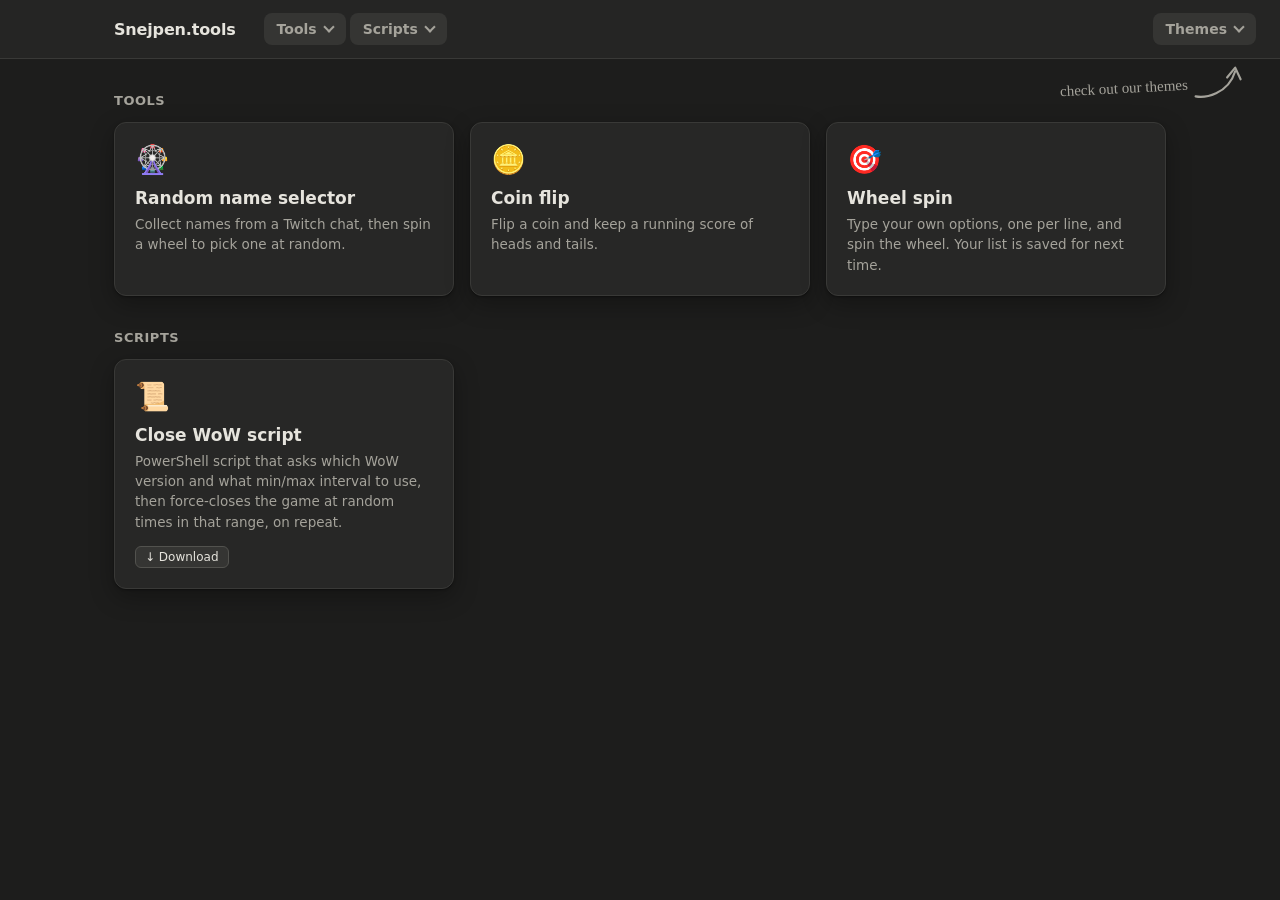
==== index.html @ 57232f05 "Add Snejpen.tools site Co-Authored-By: Claude Sonnet 5.5 <noreply@anthropic.com> Claude-Session: htt" ====
<!DOCTYPE html>
<html lang="en">
<head>
<meta charset="UTF-8">
<meta name="viewport" content="width=device-width, initial-scale=1">
<title>Snejpen.tools</title>
<link rel="stylesheet" href="site.css">
</head>
<body>

<header id="site-nav"></header>

<main class="page">
  <div id="tool-sections"></div>
</main>

<script src="site.js"></script>
</body>
</html>
---- site.css ----
/* =========================================================
   Shared styles for every page on the site
   Colour scheme: dark greys, with lighter greys for buttons and menus.
   Every colour lives in the block below, so retuning is a one-line edit.
   ========================================================= */

:root {
  color-scheme: dark;       /* dark scrollbars, checkboxes, etc. */

  /* surfaces, darkest to lightest */
  --bg-well: #161615;       /* recessed areas (the chat list) */
  --bg: #1d1d1c;            /* page background */
  --bg-panel: #272726;      /* cards and panels */
  --bg-input: #1f1f1e;      /* text fields */
  --bg-raised: #353533;     /* buttons, menus, dropdowns */
  --bg-raised-hover: #42423f;

  /* lines */
  --line: #393937;
  --line-strong: #52524e;

  /* text */
  --text: #e6e4dd;
  --text-dim: #a5a39b;
  --text-faint: #6f6d67;

  /* main call-to-action buttons: the lightest grey on the site */
  --primary: #a9a7a0;
  --primary-hover: #bfbdb6;
  --on-primary: #1d1d1c;

  --focus: #bfbdb6;

  /* states */
  --danger: #ff8077;
  --disabled-bg: #30302e;
  --disabled-text: #6f6d67;

  --shadow: 0 1px 2px rgba(0, 0, 0, 0.35), 0 8px 24px rgba(0, 0, 0, 0.3);

  --mono: "IBM Plex Mono", "SFMono-Regular", Consolas, monospace;
  --sans: "Inter", "Segoe UI", system-ui, sans-serif;
  --nav-height: 58px;
}

* { box-sizing: border-box; }

html, body {
  margin: 0;
  min-height: 100%;
  background: var(--bg);
  color: var(--text);
  font-family: var(--sans);
}

body { min-height: 100vh; }

::selection { background: rgba(169, 167, 160, 0.32); }

a { color: inherit; }

button {
  font-family: var(--sans);
  cursor: pointer;
  border: none;
  -webkit-tap-highlight-color: transparent;
}
button:focus-visible, input:focus-visible, a:focus-visible {
  outline: 2px solid var(--focus);
  outline-offset: 2px;
}

/* ---------- page container ---------- */
.page {
  width: 100%;
  max-width: 1100px;
  margin: 0 auto;
  padding: 28px 24px 48px;
}

/* ---------- navigation bar ---------- */
.site-nav {
  position: sticky;
  top: 0;
  z-index: 100;
  background: rgba(39, 39, 38, 0.94);
  backdrop-filter: blur(8px);
  -webkit-backdrop-filter: blur(8px);
  border-bottom: 1px solid var(--line);
}

.nav-inner {
  max-width: 1100px;
  height: var(--nav-height);
  margin: 0 auto;
  padding: 0 24px;
  display: flex;
  align-items: center;
  gap: 28px;
}

.brand {
  font-size: 16px;
  font-weight: 700;
  letter-spacing: -0.01em;
  text-decoration: none;
  color: var(--text);
  white-space: nowrap;
}

.nav-menus {
  list-style: none;
  margin: 0;
  padding: 0;
  display: flex;
  align-items: center;
  gap: 4px;
}

.nav-menu { position: relative; }

.nav-trigger {
  display: flex;
  align-items: center;
  gap: 8px;
  background: var(--bg-raised);
  color: var(--text-dim);
  font-size: 14px;
  font-weight: 550;
  padding: 8px 13px;
  border-radius: 8px;
  transition: color .15s ease, background .15s ease;
}
.nav-trigger:hover,
.nav-menu.open .nav-trigger { color: var(--text); background: var(--bg-raised-hover); }
.nav-menu.active .nav-trigger { color: var(--text); box-shadow: inset 0 0 0 1px var(--line-strong); }

/* little chevron that flips when the menu is open */
.nav-trigger::after {
  content: "";
  width: 6px;
  height: 6px;
  border-right: 2px solid currentColor;
  border-bottom: 2px solid currentColor;
  transform: translateY(-2px) rotate(45deg);
  transition: transform .15s ease;
}
.nav-menu.open .nav-trigger::after { transform: translateY(1px) rotate(-135deg); }

.nav-dropdown {
  display: none;
  position: absolute;
  top: 100%;
  left: 0;
  min-width: 250px;
  margin: 0;
  padding: 6px;
  list-style: none;
  background: var(--bg-raised);
  border: 1px solid var(--line-strong);
  border-radius: 10px;
  box-shadow: 0 14px 34px rgba(0, 0, 0, 0.55);
}
/* invisible bridge so the menu doesn't close while the pointer crosses the gap */
.nav-dropdown::before {
  content: "";
  position: absolute;
  left: 0; right: 0;
  top: -8px;
  height: 8px;
}
.nav-menu.open .nav-dropdown { display: block; }

.nav-dropdown a {
  display: flex;
  align-items: center;
  gap: 10px;
  padding: 10px 12px;
  border-radius: 7px;
  font-size: 14px;
  color: var(--text);
  text-decoration: none;
}
.nav-dropdown a:hover,
.nav-dropdown a:focus-visible { background: var(--bg-raised-hover); }
.nav-dropdown a[aria-current="page"] { background: rgba(255, 255, 255, 0.06); font-weight: 600; }
.nav-badge { margin-left: auto; padding-left: 14px; color: var(--text-dim); }

/* ---------- shared form components ---------- */
label {
  display: block;
  font-size: 12.5px;
  color: var(--text-dim);
  margin-bottom: 7px;
}

.field { margin-bottom: 20px; }

.field-row {
  display: flex;
  align-items: center;
  background: var(--bg-input);
  border: 1px solid var(--line-strong);
  border-radius: 9px;
  overflow: hidden;
  transition: border-color .15s ease, box-shadow .15s ease;
}
.field-row:focus-within {
  border-color: var(--focus);
  box-shadow: 0 0 0 3px rgba(191, 189, 182, 0.16);
}

.field-prefix {
  padding: 0 12px;
  color: var(--text-dim);
  font-family: var(--mono);
  font-size: 14px;
  background: var(--bg-raised);
  border-right: 1px solid var(--line-strong);
  align-self: stretch;
  display: flex;
  align-items: center;
}

input[type="text"] {
  flex: 1;
  background: transparent;
  border: none;
  color: var(--text);
  font-family: var(--mono);
  font-size: 15px;
  padding: 13px 14px;
  min-width: 0;
}
input[type="text"]:focus-visible { outline: none; }
input[type="text"]::placeholder { color: var(--text-faint); }

.start-btn {
  width: 100%;
  margin-top: 12px;
  padding: 14px;
  border-radius: 9px;
  background: var(--primary);
  color: var(--on-primary);
  font-size: 15px;
  font-weight: 650;
  letter-spacing: 0.01em;
  transition: transform .1s ease, background .15s ease;
}
.start-btn:hover { background: var(--primary-hover); }
.start-btn:active { transform: scale(0.99); }

/* ---------- main page ---------- */
.section-title {
  margin: 34px 0 14px;
  font-size: 13px;
  font-weight: 600;
  letter-spacing: 0.04em;
  text-transform: uppercase;
  color: var(--text-dim);
}
.section-title:first-child { margin-top: 6px; }

.tool-grid {
  display: grid;
  grid-template-columns: repeat(auto-fill, minmax(270px, 1fr));
  gap: 16px;
}

.tool-card {
  display: block;
  padding: 20px;
  background: var(--bg-panel);
  border: 1px solid var(--line);
  border-radius: 12px;
  text-decoration: none;
  box-shadow: var(--shadow);
  transition: border-color .15s ease, transform .15s ease, background .15s ease;
}
.tool-card:hover {
  border-color: var(--line-strong);
  background: #2d2d2b;
  transform: translateY(-2px);
}
.tool-card .tool-icon { font-size: 28px; margin-bottom: 12px; }
.tool-card h3 { margin: 0 0 6px; font-size: 17px; }
.tool-card p { margin: 0; font-size: 13.5px; line-height: 1.5; color: var(--text-dim); }
.tool-tag {
  display: inline-block;
  margin-top: 14px;
  padding: 3px 9px;
  border: 1px solid var(--line-strong);
  background: var(--bg-raised);
  border-radius: 6px;
  font-size: 12px;
  color: var(--text);
}

/* ---------- Themes menu, in the far right corner of the bar ---------- */
.nav-corner {
  position: absolute;
  top: 0;
  right: 24px;
  height: var(--nav-height);
}
.nav-corner .nav-dropdown { left: auto; right: 0; }
.nav-dropdown a.selected .theme-check { visibility: visible; }
.nav-dropdown .theme-check { visibility: hidden; }

/* ---------- "check out our themes" nudge (front page, no theme picked) ---------- */
.theme-hint {
  position: absolute;
  top: calc(var(--nav-height) + 4px);
  right: 24px;
  z-index: 50;
  display: flex;
  align-items: flex-start;
  gap: 4px;
  color: var(--text-dim);
  pointer-events: none;
  animation: hint-bob 2.4s ease-in-out infinite;
}
.theme-hint[hidden] { display: none; }
.theme-hint .hint-text {
  margin-top: 18px;
  font-family: "Segoe Print", "Bradley Hand", "Comic Sans MS", "Marker Felt", cursive;
  font-size: 15px;
  white-space: nowrap;
  transform: rotate(-3deg);
}
.theme-hint svg { margin-right: 10px; flex-shrink: 0; }
.theme-hint .curve { fill: none; stroke: currentColor; stroke-width: 2.4; stroke-linecap: round; stroke-linejoin: round; }
@keyframes hint-bob { 0%, 100% { transform: translateY(0); } 50% { transform: translateY(-4px); } }
@media (prefers-reduced-motion: reduce) { .theme-hint { animation: none; } }
@media (max-width: 560px) { .theme-hint { right: 14px; } .theme-hint .hint-text { font-size: 13px; } }

/* ---------- Livx theme (pink) ---------- */
body.livx {
  --bg-well: #f3c4da;
  --bg: #ffe3f0;
  --bg-panel: #fff5fa;
  --bg-input: #fff;
  --bg-raised: #ffc2dd;
  --bg-raised-hover: #ffa9cf;
  --line: #f6b6d3;
  --line-strong: #ee86b8;
  --text: #6b1f47;
  --text-dim: #a8457a;
  --text-faint: #cf7aa8;
  --primary: #ff5fa8;
  --primary-hover: #ff7bb8;
  --on-primary: #fff;
  --focus: #e03f8f;
  --shadow: 0 1px 2px rgba(214, 70, 140, 0.18), 0 8px 24px rgba(214, 70, 140, 0.16);
  color-scheme: light;
  background: linear-gradient(180deg, #ffd6ea 0%, #ffeaf4 55%, #ffc9e1 100%) fixed;
}
body.livx .site-nav { background: rgba(255, 245, 250, 0.94); }
body.livx .tool-card:hover { background: #ffe9f3; }
body.livx ::selection { background: rgba(255, 95, 168, 0.3); }
body.has-art {
  --art-h: min(82vh, 980px);
  --art-w: min(calc(var(--art-h) * var(--art-ratio, 0.763)), var(--art-cap, 38vw));   /* picture width / height, set per theme */
}
/* keep the menus in the middle so the pictures get the left and right sides */
body.has-art .page { position: relative; z-index: 1; max-width: max(300px, min(1100px, calc(100vw - 1.8 * var(--art-w) - 24px))); }

.theme-side {
  display: none;
  position: fixed;
  bottom: 0;
  width: var(--art-w);
  height: auto;
  object-fit: contain;
  object-position: bottom;
  pointer-events: none;
  user-select: none;
  z-index: 0;
  filter: drop-shadow(0 6px 14px rgba(214, 70, 140, 0.35));
}
body.has-art .theme-side { display: block; }
.theme-side.left { left: calc(var(--art-w) * -0.1); }   /* bleeds slightly off-screen */
.theme-side.right { right: calc(var(--art-w) * -0.1); transform: scaleX(-1); }
@media (max-width: 900px) {
  .theme-side { opacity: 0.3; }
  body.has-art .page { max-width: 1100px; }
}

/* ---------- Buttsoap theme (hamburger colours) ---------- */
body.buttsoap {
  --bg-well: #e9b873;       /* toasted bun */
  --bg: #f6d9a0;
  --bg-panel: #fff1cf;      /* cheese-pale cream */
  --bg-input: #fffaf0;
  --bg-raised: #ffc83d;     /* cheese */
  --bg-raised-hover: #ffb81c;
  --line: #e8b96a;
  --line-strong: #c9772b;
  --text: #3d1f0d;          /* grilled patty */
  --text-dim: #7a4220;
  --text-faint: #a8723f;
  --primary: #d6301f;       /* ketchup / tomato */
  --primary-hover: #ea4331;
  --on-primary: #fff;
  --focus: #3f8a2a;         /* lettuce */
  --shadow: 0 1px 2px rgba(120, 60, 10, 0.2), 0 8px 24px rgba(120, 60, 10, 0.18);
  color-scheme: light;
  background: linear-gradient(180deg, #f9dfa8 0%, #fdeec6 50%, #efc27a 100%) fixed;
}
body.buttsoap .site-nav { background: rgba(255, 241, 207, 0.94); }
body.buttsoap .tool-card:hover { background: #ffe9ac; }
body.buttsoap ::selection { background: rgba(63, 138, 42, 0.3); }
body.buttsoap .theme-side { bottom: 9vh; filter: drop-shadow(0 8px 16px rgba(120, 60, 10, 0.4)); }

@media (prefers-reduced-motion: reduce) {
  .tool-card, .nav-trigger::after { transition: none; }
}

@media (max-width: 560px) {
  /* let the dropdown span the full width under the bar so it never runs off-screen */
  .nav-menu { position: static; }
  .nav-dropdown, .nav-corner .nav-dropdown { left: 14px; right: 14px; min-width: 0; }
  .site-nav { display: flex; align-items: center; }
  .nav-inner { flex: 1; min-width: 0; }
  .nav-trigger { padding: 8px 10px; gap: 6px; }
  .nav-corner { position: static; height: auto; padding: 0 14px 0 4px; }
  .nav-inner { gap: 12px; padding: 0 14px; }
  .brand { font-size: 14px; }
  .page { padding: 20px 14px 40px; }
}

/* ---------- theme cursors (emoji drawn as an SVG cursor image) ---------- */
body.livx, body.livx * { cursor: url("data:image/svg+xml,%3Csvg xmlns='http://www.w3.org/2000/svg' width='32' height='32'%3E%3Ctext x='1' y='26' font-size='26'%3E%F0%9F%92%96%3C/text%3E%3C/svg%3E") 4 4, auto !important; }
body.buttsoap, body.buttsoap * { cursor: url("data:image/svg+xml,%3Csvg xmlns='http://www.w3.org/2000/svg' width='32' height='32'%3E%3Ctext x='1' y='26' font-size='26'%3E%F0%9F%8D%94%3C/text%3E%3C/svg%3E") 4 4, auto !important; }
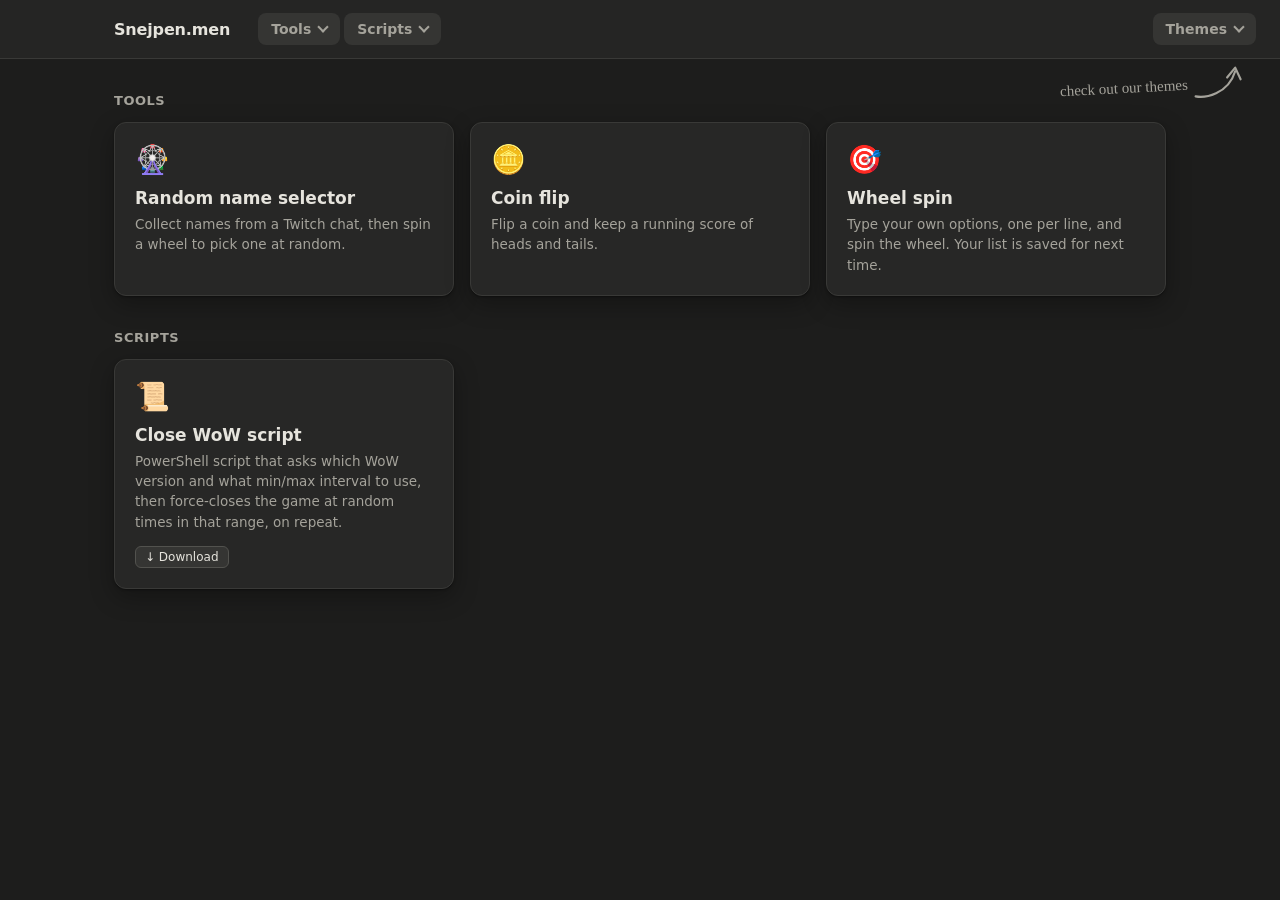
==== commit e6b8f3d9: "Rename site to Snejpen.men Co-Authored-By: Claude Sonnet 5.5 <noreply@anthropic.com> Claude-Session:" ====
--- a/index.html
+++ b/index.html
@@ -3,7 +3,7 @@
 <head>
 <meta charset="UTF-8">
 <meta name="viewport" content="width=device-width, initial-scale=1">
-<title>Snejpen.tools</title>
+<title>Snejpen.men</title>
 <link rel="stylesheet" href="site.css">
 </head>
 <body>
